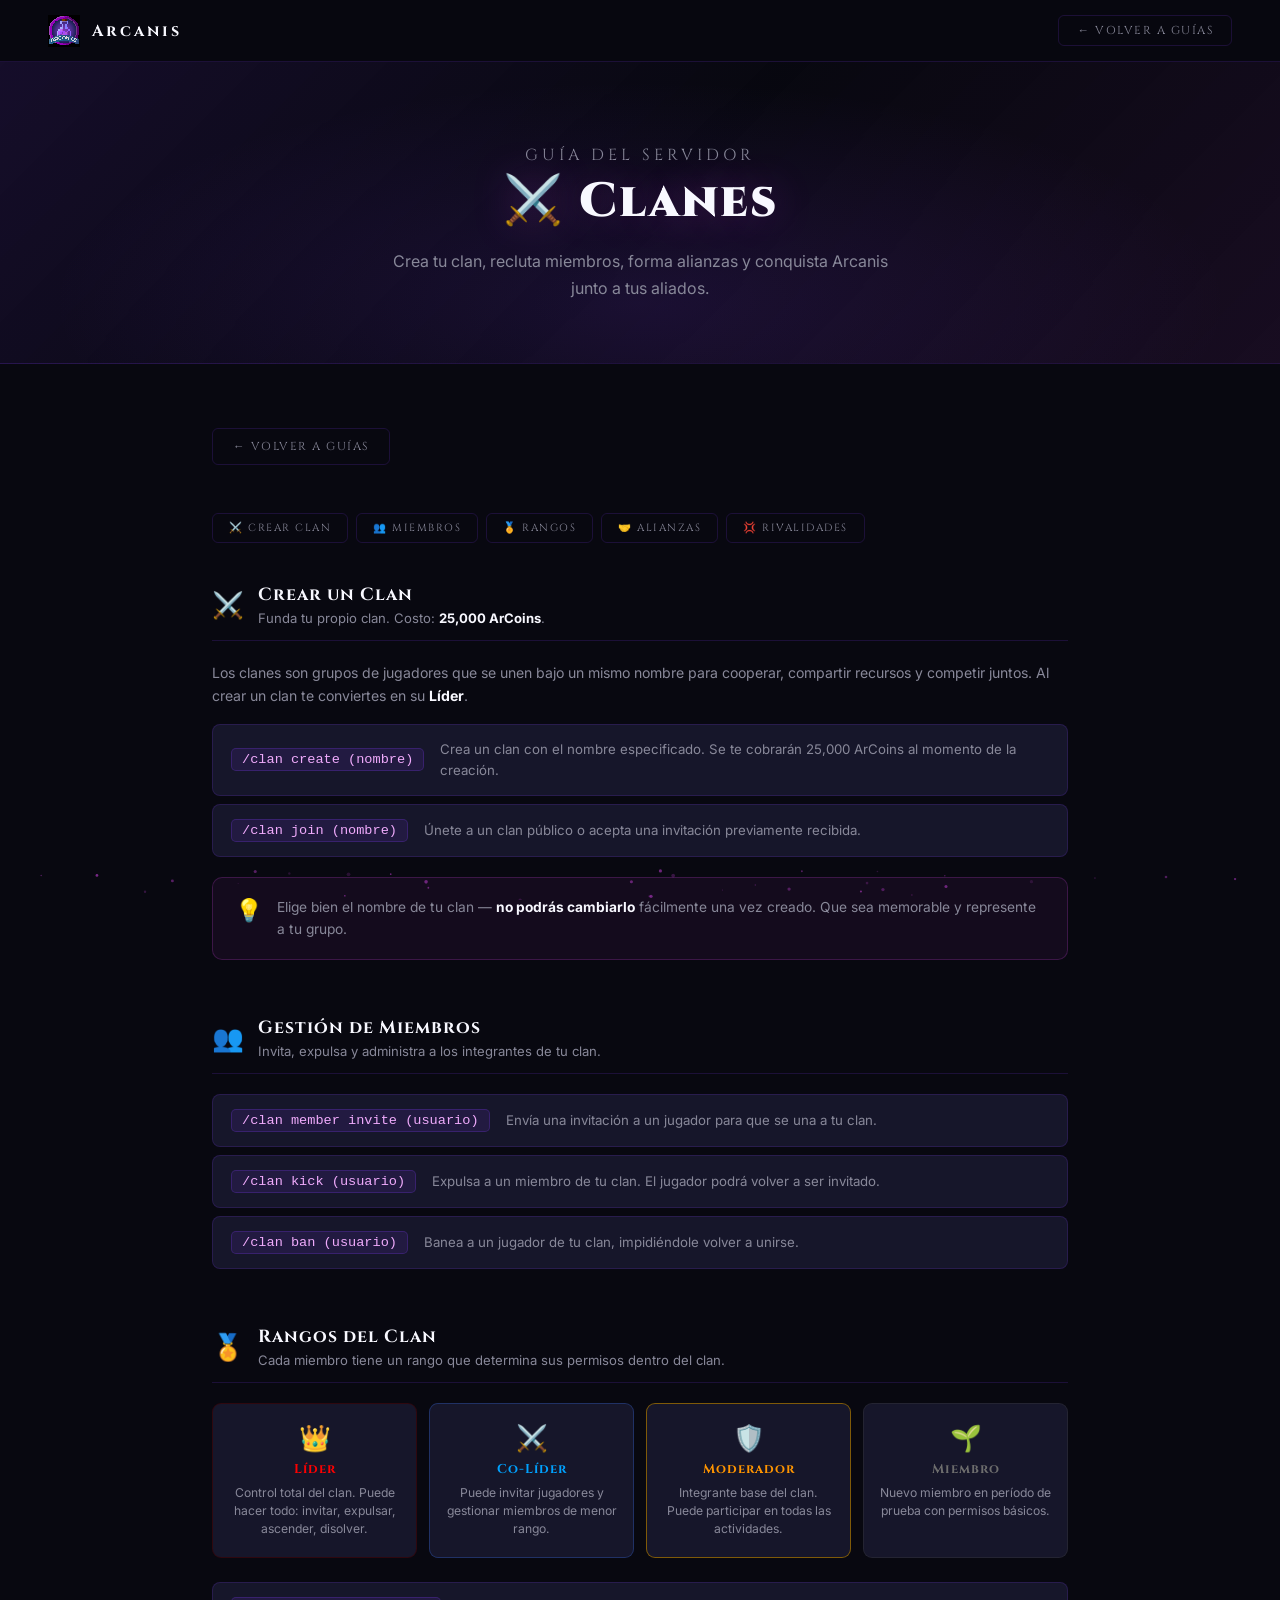
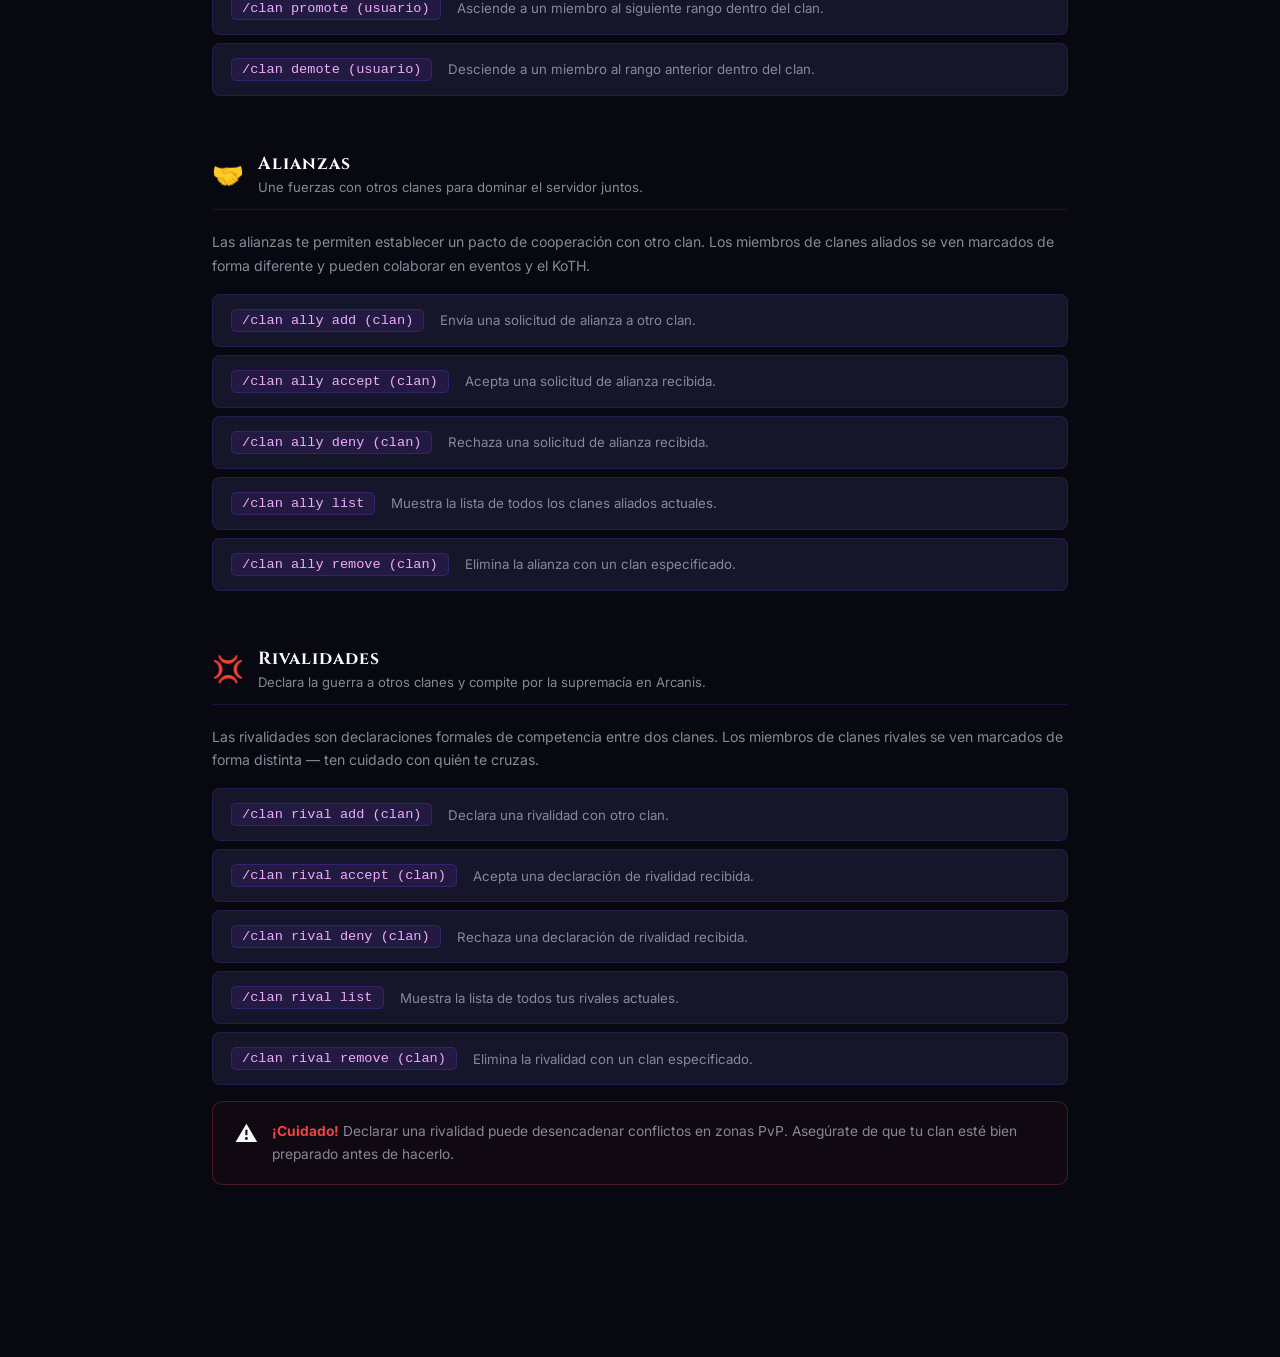
==== guia-clanes.html @ 0bf40f99 "Add files via upload" ====
<!DOCTYPE html>
<html lang="es">
<head>
    <meta charset="UTF-8">
    <meta name="viewport" content="width=device-width, initial-scale=1.0">
    <title>Arcanis | Clanes</title>
    <link rel="icon" type="image/png" href="Logo_ARCANIS.png">
    <link href="https://fonts.googleapis.com/css2?family=Cinzel:wght@400;600;700;900&family=Inter:wght@300;400;500;600&display=swap" rel="stylesheet">
    <style>
        *, *::before, *::after { box-sizing: border-box; margin: 0; padding: 0; }
        :root { --black:#080810; --card:#16162a; --border:rgba(124,58,237,0.18); --border-hover:rgba(124,58,237,0.5); --purple:#7c3aed; --purple-light:#9d5cff; --magenta:#d946ef; --white:#f8f8ff; --muted:#888899; }
        html { scroll-behavior: smooth; }
        body { font-family:'Inter',sans-serif; background:var(--black); color:var(--white); min-height:100vh; overflow-x:hidden; }
        #particles-canvas { position:fixed; top:0; left:0; width:100%; height:100%; pointer-events:none; z-index:0; }
        header { position:sticky; top:0; z-index:100; background:rgba(8,8,16,0.8); backdrop-filter:blur(14px); border-bottom:1px solid var(--border); padding:0 48px; height:62px; display:flex; align-items:center; justify-content:space-between; }
        .nav-left { display:flex; align-items:center; gap:12px; }
        .nav-logo-img { width:32px; height:32px; image-rendering:pixelated; }
        .nav-logo { font-family:'Cinzel',serif; font-size:1rem; font-weight:700; color:var(--white); text-decoration:none; letter-spacing:3px; }
        .nav-back { font-family:'Cinzel',serif; font-size:0.72rem; letter-spacing:1.5px; text-transform:uppercase; color:var(--muted); text-decoration:none; padding:7px 18px; border:1px solid var(--border); border-radius:6px; transition:all 0.2s; }
        .nav-back:hover { color:var(--white); border-color:var(--border-hover); }
        .guide-hero { position:relative; z-index:1; padding:80px 32px 60px; text-align:center; background:linear-gradient(135deg,rgba(124,58,237,0.12) 0%,rgba(8,8,16,0.9) 50%,rgba(217,70,239,0.08) 100%); border-bottom:1px solid var(--border); }
        .guide-hero::before { content:''; position:absolute; inset:0; background:radial-gradient(ellipse at 50% 80%,rgba(124,58,237,0.15) 0%,transparent 65%); }
        .guide-hero-content { position:relative; z-index:2; }
        .guide-eyebrow { font-family:'Cinzel',serif; font-size:0.65rem; letter-spacing:4px; text-transform:uppercase; color:var(--purple-light); margin-bottom:12px; }
        .guide-hero h1 { font-family:'Cinzel',serif; font-size:clamp(2rem,5vw,3rem); font-weight:900; color:var(--white); letter-spacing:2px; margin-bottom:14px; text-shadow:0 0 40px rgba(217,70,239,0.3); }
        .guide-hero p { color:var(--muted); font-size:1rem; max-width:520px; margin:0 auto; line-height:1.7; }
        .guide-body { position:relative; z-index:1; max-width:920px; margin:0 auto; padding:64px 32px 100px; }
        .back-btn { display:inline-flex; align-items:center; gap:8px; font-family:'Cinzel',serif; font-size:0.72rem; letter-spacing:1.5px; text-transform:uppercase; text-decoration:none; color:var(--muted); border:1px solid var(--border); border-radius:6px; padding:10px 20px; transition:all 0.2s; margin-bottom:48px; }
        .back-btn:hover { color:var(--white); border-color:var(--border-hover); }

        .cat-nav { display:flex; gap:8px; flex-wrap:wrap; margin-bottom:40px; }
        .cat-btn { font-family:'Cinzel',serif; font-size:0.65rem; letter-spacing:1.5px; text-transform:uppercase; padding:7px 16px; border-radius:6px; border:1px solid var(--border); background:transparent; color:var(--muted); cursor:pointer; transition:all 0.2s; text-decoration:none; }
        .cat-btn:hover { border-color:var(--border-hover); color:var(--white); }
        .cat-btn.active { background:var(--purple); border-color:var(--purple); color:var(--white); }

        .clan-section { margin-bottom:56px; }
        .section-header { display:flex; align-items:center; gap:14px; margin-bottom:20px; padding-bottom:14px; border-bottom:1px solid var(--border); }
        .section-icon { font-size:1.6rem; }
        .section-title { font-family:'Cinzel',serif; font-size:1.1rem; font-weight:700; color:var(--white); letter-spacing:1px; }
        .section-desc { font-size:0.82rem; color:var(--muted); margin-top:3px; }

        .cmd-list { display:flex; flex-direction:column; gap:8px; margin-top:16px; }
        .cmd-item { background:var(--card); border:1px solid var(--border); border-radius:8px; padding:14px 18px; display:grid; grid-template-columns:auto 1fr; gap:0 16px; align-items:start; transition:border-color 0.2s; }
        .cmd-item:hover { border-color:var(--border-hover); }
        .cmd-code { font-family:monospace; font-size:0.85rem; color:#f0abfc; background:rgba(124,58,237,0.12); border:1px solid rgba(124,58,237,0.25); padding:3px 10px; border-radius:5px; white-space:nowrap; align-self:center; }
        .cmd-desc { font-size:0.83rem; color:var(--muted); line-height:1.55; align-self:center; }

        .roles-grid { display:grid; grid-template-columns:repeat(auto-fit,minmax(200px,1fr)); gap:12px; margin-bottom:24px; }
        .role-card { background:var(--card); border:1px solid var(--border); border-radius:9px; padding:18px 16px; text-align:center; }
        .role-icon { font-size:1.6rem; margin-bottom:8px; }
        .role-name { font-family:'Cinzel',serif; font-size:0.8rem; font-weight:700; letter-spacing:1px; color:var(--white); margin-bottom:6px; }
        .role-desc { font-size:0.76rem; color:var(--muted); line-height:1.5; }

        .tip-box { background:rgba(217,70,239,0.06); border:1px solid rgba(217,70,239,0.2); border-radius:10px; padding:18px 22px; display:flex; gap:14px; align-items:flex-start; margin-top:16px; }
        .tip-box p { font-size:0.86rem; color:var(--muted); line-height:1.65; margin:0; }
        .tip-box strong { color:var(--white); }

        @media(max-width:680px){ header{padding:0 18px;} .guide-body{padding:40px 18px 80px;} .cmd-item{grid-template-columns:1fr;gap:8px;} }
    </style>
</head>
<body>
<canvas id="particles-canvas"></canvas>
<header>
    <div class="nav-left">
        <img src="Logo_ARCANIS.png" alt="Logo" class="nav-logo-img" onerror="this.style.display='none'">
        <a href="index.html" class="nav-logo">Arcanis</a>
    </div>
    <a href="index.html#guias" class="nav-back">← Volver a Guías</a>
</header>

<div class="guide-hero">
    <div class="guide-hero-content">
        <p class="guide-eyebrow">Guía del Servidor</p>
        <h1>⚔️ Clanes</h1>
        <p>Crea tu clan, recluta miembros, forma alianzas y conquista Arcanis junto a tus aliados.</p>
    </div>
</div>

<div class="guide-body">
    <a href="index.html#guias" class="back-btn">← Volver a Guías</a>

    <div class="cat-nav">
        <a href="#crear" class="cat-btn active">⚔️ Crear Clan</a>
        <a href="#miembros" class="cat-btn">👥 Miembros</a>
        <a href="#rangos" class="cat-btn">🏅 Rangos</a>
        <a href="#alianzas" class="cat-btn">🤝 Alianzas</a>
        <a href="#rivalidades" class="cat-btn">💢 Rivalidades</a>
    </div>

    <!-- CREAR -->
    <div class="clan-section" id="crear">
        <div class="section-header">
            <span class="section-icon">⚔️</span>
            <div>
                <div class="section-title">Crear un Clan</div>
                <div class="section-desc">Funda tu propio clan. Costo: <strong style="color:var(--white);">25,000 ArCoins</strong>.</div>
            </div>
        </div>
        <p style="font-size:0.88rem;color:var(--muted);line-height:1.7;margin-bottom:16px;">Los clanes son grupos de jugadores que se unen bajo un mismo nombre para cooperar, compartir recursos y competir juntos. Al crear un clan te conviertes en su <strong style="color:var(--white);">Líder</strong>.</p>
        <div class="cmd-list">
            <div class="cmd-item"><span class="cmd-code">/clan create (nombre)</span><span class="cmd-desc">Crea un clan con el nombre especificado. Se te cobrarán 25,000 ArCoins al momento de la creación.</span></div>
            <div class="cmd-item"><span class="cmd-code">/clan join (nombre)</span><span class="cmd-desc">Únete a un clan público o acepta una invitación previamente recibida.</span></div>
        </div>
        <div class="tip-box" style="margin-top:20px;">
            <span style="font-size:1.4rem;flex-shrink:0;">💡</span>
            <p>Elige bien el nombre de tu clan — <strong>no podrás cambiarlo</strong> fácilmente una vez creado. Que sea memorable y represente a tu grupo.</p>
        </div>
    </div>

    <!-- MIEMBROS -->
    <div class="clan-section" id="miembros">
        <div class="section-header">
            <span class="section-icon">👥</span>
            <div>
                <div class="section-title">Gestión de Miembros</div>
                <div class="section-desc">Invita, expulsa y administra a los integrantes de tu clan.</div>
            </div>
        </div>
        <div class="cmd-list">
            <div class="cmd-item"><span class="cmd-code">/clan member invite (usuario)</span><span class="cmd-desc">Envía una invitación a un jugador para que se una a tu clan.</span></div>
            <div class="cmd-item"><span class="cmd-code">/clan kick (usuario)</span><span class="cmd-desc">Expulsa a un miembro de tu clan. El jugador podrá volver a ser invitado.</span></div>
            <div class="cmd-item"><span class="cmd-code">/clan ban (usuario)</span><span class="cmd-desc">Banea a un jugador de tu clan, impidiéndole volver a unirse.</span></div>
        </div>
    </div>

    <!-- RANGOS -->
    <div class="clan-section" id="rangos">
        <div class="section-header">
            <span class="section-icon">🏅</span>
            <div>
                <div class="section-title">Rangos del Clan</div>
                <div class="section-desc">Cada miembro tiene un rango que determina sus permisos dentro del clan.</div>
            </div>
        </div>
        <div class="roles-grid">
            <div class="role-card" style="border-color:rgba(62, 0, 0, 0.634);">
                <div class="role-icon">👑</div>
                <div class="role-name" style="color:#FF0000;">Líder</div>
                <div class="role-desc">Control total del clan. Puede hacer todo: invitar, expulsar, ascender, disolver.</div>
            </div>
            <div class="role-card" style="border-color:rgba(58, 112, 237, 0.3);">
                <div class="role-icon">⚔️</div>
                <div class="role-name" style="color:#00A2FF;">Co-Líder</div>
                <div class="role-desc">Puede invitar jugadores y gestionar miembros de menor rango.</div>
            </div>
            <div class="role-card" style="border-color:rgba(154, 108, 0, 0.8);">
                <div class="role-icon">🛡️</div>
                <div class="role-name" style="color:#ff9500;">Moderador</div>
                <div class="role-desc">Integrante base del clan. Puede participar en todas las actividades.</div>
            </div>
            <div class="role-card" style="border-color:rgba(70, 70, 70, 0.3);">
                <div class="role-icon">🌱</div>
                <div class="role-name" style="color:#6D6D6D;">Miembro</div>
                <div class="role-desc">Nuevo miembro en período de prueba con permisos básicos.</div>
            </div>
        </div>
        <div class="cmd-list">
            <div class="cmd-item"><span class="cmd-code">/clan promote (usuario)</span><span class="cmd-desc">Asciende a un miembro al siguiente rango dentro del clan.</span></div>
            <div class="cmd-item"><span class="cmd-code">/clan demote (usuario)</span><span class="cmd-desc">Desciende a un miembro al rango anterior dentro del clan.</span></div>
        </div>
    </div>

    <!-- ALIANZAS -->
    <div class="clan-section" id="alianzas">
        <div class="section-header">
            <span class="section-icon">🤝</span>
            <div>
                <div class="section-title">Alianzas</div>
                <div class="section-desc">Une fuerzas con otros clanes para dominar el servidor juntos.</div>
            </div>
        </div>
        <p style="font-size:0.88rem;color:var(--muted);line-height:1.7;margin-bottom:16px;">Las alianzas te permiten establecer un pacto de cooperación con otro clan. Los miembros de clanes aliados se ven marcados de forma diferente y pueden colaborar en eventos y el KoTH.</p>
        <div class="cmd-list">
            <div class="cmd-item"><span class="cmd-code">/clan ally add (clan)</span><span class="cmd-desc">Envía una solicitud de alianza a otro clan.</span></div>
            <div class="cmd-item"><span class="cmd-code">/clan ally accept (clan)</span><span class="cmd-desc">Acepta una solicitud de alianza recibida.</span></div>
            <div class="cmd-item"><span class="cmd-code">/clan ally deny (clan)</span><span class="cmd-desc">Rechaza una solicitud de alianza recibida.</span></div>
            <div class="cmd-item"><span class="cmd-code">/clan ally list</span><span class="cmd-desc">Muestra la lista de todos los clanes aliados actuales.</span></div>
            <div class="cmd-item"><span class="cmd-code">/clan ally remove (clan)</span><span class="cmd-desc">Elimina la alianza con un clan especificado.</span></div>
        </div>
    </div>

    <!-- RIVALIDADES -->
    <div class="clan-section" id="rivalidades">
        <div class="section-header">
            <span class="section-icon">💢</span>
            <div>
                <div class="section-title">Rivalidades</div>
                <div class="section-desc">Declara la guerra a otros clanes y compite por la supremacía en Arcanis.</div>
            </div>
        </div>
        <p style="font-size:0.88rem;color:var(--muted);line-height:1.7;margin-bottom:16px;">Las rivalidades son declaraciones formales de competencia entre dos clanes. Los miembros de clanes rivales se ven marcados de forma distinta — ten cuidado con quién te cruzas.</p>
        <div class="cmd-list">
            <div class="cmd-item"><span class="cmd-code">/clan rival add (clan)</span><span class="cmd-desc">Declara una rivalidad con otro clan.</span></div>
            <div class="cmd-item"><span class="cmd-code">/clan rival accept (clan)</span><span class="cmd-desc">Acepta una declaración de rivalidad recibida.</span></div>
            <div class="cmd-item"><span class="cmd-code">/clan rival deny (clan)</span><span class="cmd-desc">Rechaza una declaración de rivalidad recibida.</span></div>
            <div class="cmd-item"><span class="cmd-code">/clan rival list</span><span class="cmd-desc">Muestra la lista de todos tus rivales actuales.</span></div>
            <div class="cmd-item"><span class="cmd-code">/clan rival remove (clan)</span><span class="cmd-desc">Elimina la rivalidad con un clan especificado.</span></div>
        </div>
        <div class="tip-box" style="margin-top:16px; border-color:rgba(239,68,68,0.25); background:rgba(239,68,68,0.04);">
            <span style="font-size:1.4rem;flex-shrink:0;">⚠️</span>
            <p><strong style="color:#ef4444;">¡Cuidado!</strong> Declarar una rivalidad puede desencadenar conflictos en zonas PvP. Asegúrate de que tu clan esté bien preparado antes de hacerlo.</p>
        </div>
    </div>
</div>

<script>
(function(){const c=document.getElementById('particles-canvas');const x=c.getContext('2d');let p=[];function r(){c.width=window.innerWidth;c.height=window.innerHeight;}function n(){return{x:Math.random()*c.width,y:c.height+20,r:Math.random()*1.5+0.4,s:Math.random()*0.5+0.25,a:Math.random()*0.45+0.1,d:(Math.random()-0.5)*0.28};}function i(){r();p=Array.from({length:35},n);}function d(){x.clearRect(0,0,c.width,c.height);p.forEach(t=>{const g=1-(t.y/c.height);const f=g<0.5?t.a:t.a*(1-(g-0.5)/0.5);x.beginPath();x.arc(t.x,t.y,t.r,0,Math.PI*2);x.fillStyle=`rgba(217,70,239,${Math.max(0,f)})`;x.fill();t.y-=t.s;t.x+=t.d;if(t.y<c.height*0.5||t.x<-5||t.x>c.width+5)Object.assign(t,n());});requestAnimationFrame(d);}window.addEventListener('resize',r);i();d();})();
const sections=document.querySelectorAll('.clan-section');const catBtns=document.querySelectorAll('.cat-btn');window.addEventListener('scroll',()=>{let cur='';sections.forEach(s=>{if(window.scrollY>=s.offsetTop-120)cur=s.id;});catBtns.forEach(b=>{b.classList.toggle('active',b.getAttribute('href')==='#'+cur);});});
</script>
</body>
</html>
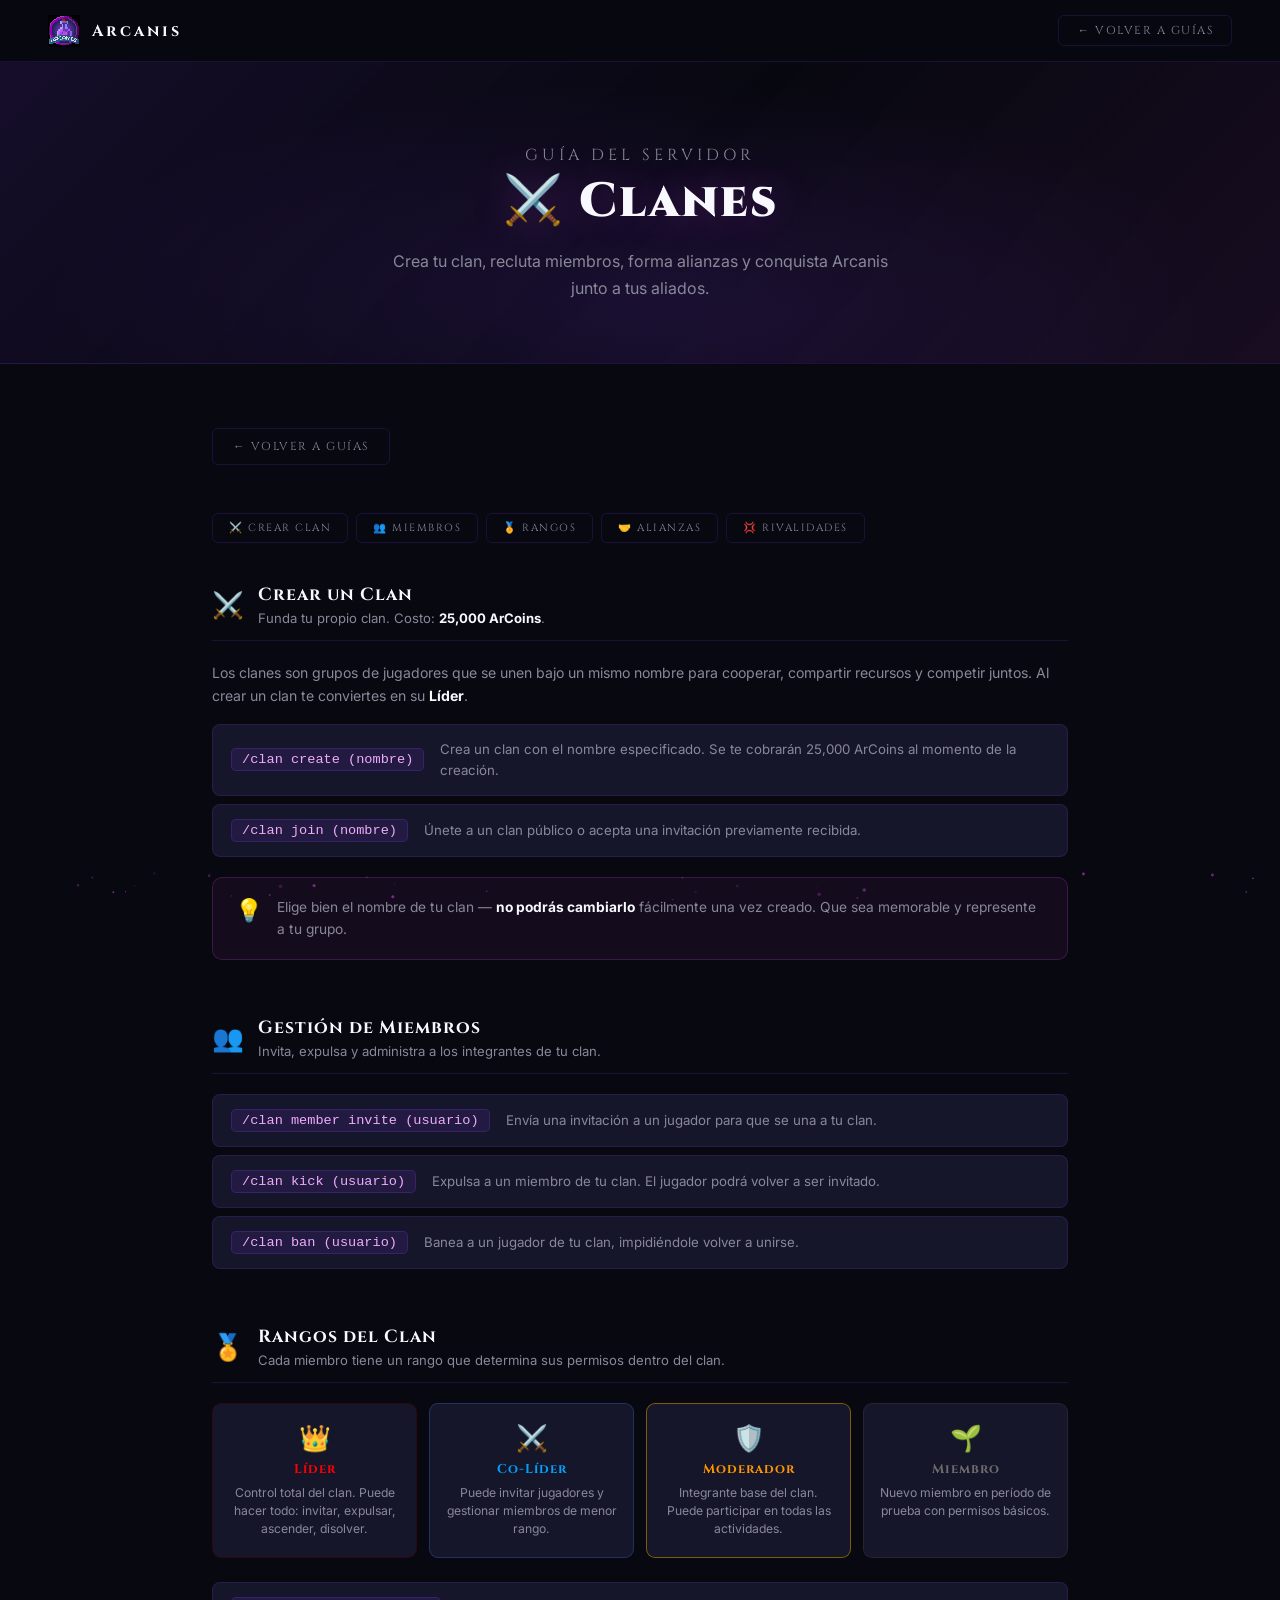
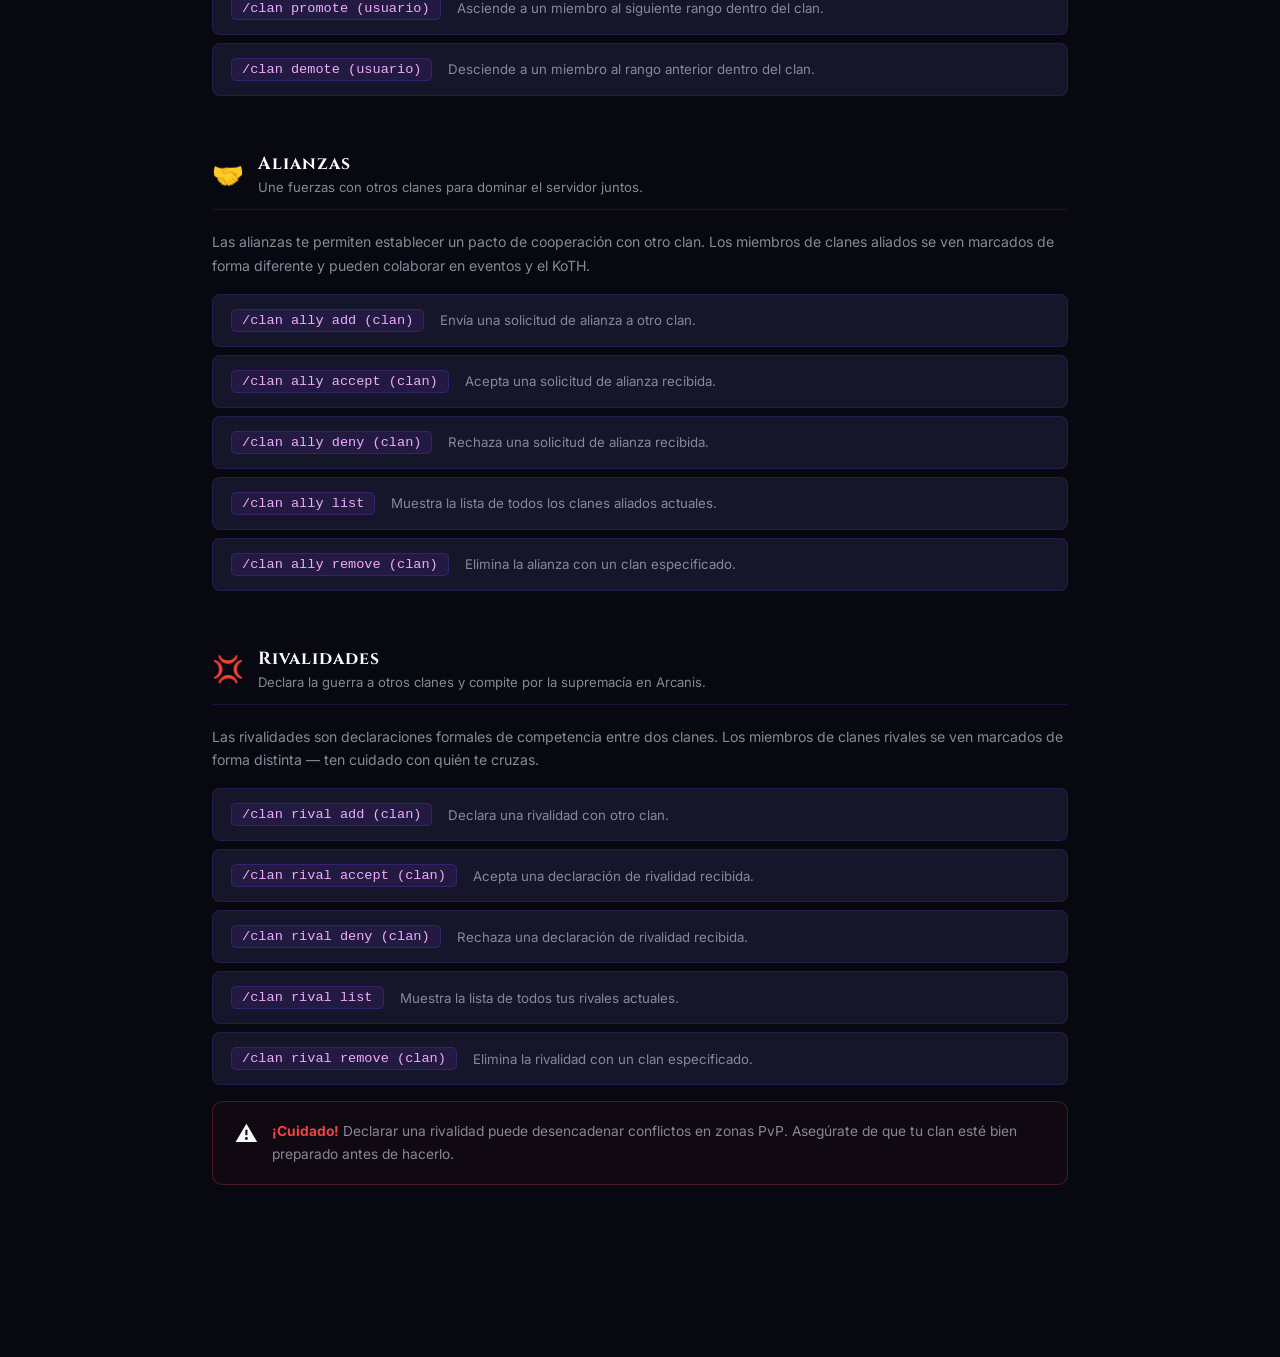
==== commit cf0ae3d9: "Add files via upload" ====
--- a/guia-clanes.html
+++ b/guia-clanes.html
@@ -4,7 +4,7 @@
     <meta charset="UTF-8">
     <meta name="viewport" content="width=device-width, initial-scale=1.0">
     <title>Arcanis | Clanes</title>
-    <link rel="icon" type="image/png" href="Logo_ARCANIS.png">
+    <link rel="icon" type="image/png" href="Logo_ARCANIS-256.png">
     <link href="https://fonts.googleapis.com/css2?family=Cinzel:wght@400;600;700;900&family=Inter:wght@300;400;500;600&display=swap" rel="stylesheet">
     <style>
         *, *::before, *::after { box-sizing: border-box; margin: 0; padding: 0; }
@@ -62,7 +62,7 @@
 <canvas id="particles-canvas"></canvas>
 <header>
     <div class="nav-left">
-        <img src="Logo_ARCANIS.png" alt="Logo" class="nav-logo-img" onerror="this.style.display='none'">
+        <img src="Logo_ARCANIS-256.png" alt="Logo" class="nav-logo-img" width="32" height="32" onerror="this.style.display='none'">
         <a href="index.html" class="nav-logo">Arcanis</a>
     </div>
     <a href="index.html#guias" class="nav-back">← Volver a Guías</a>
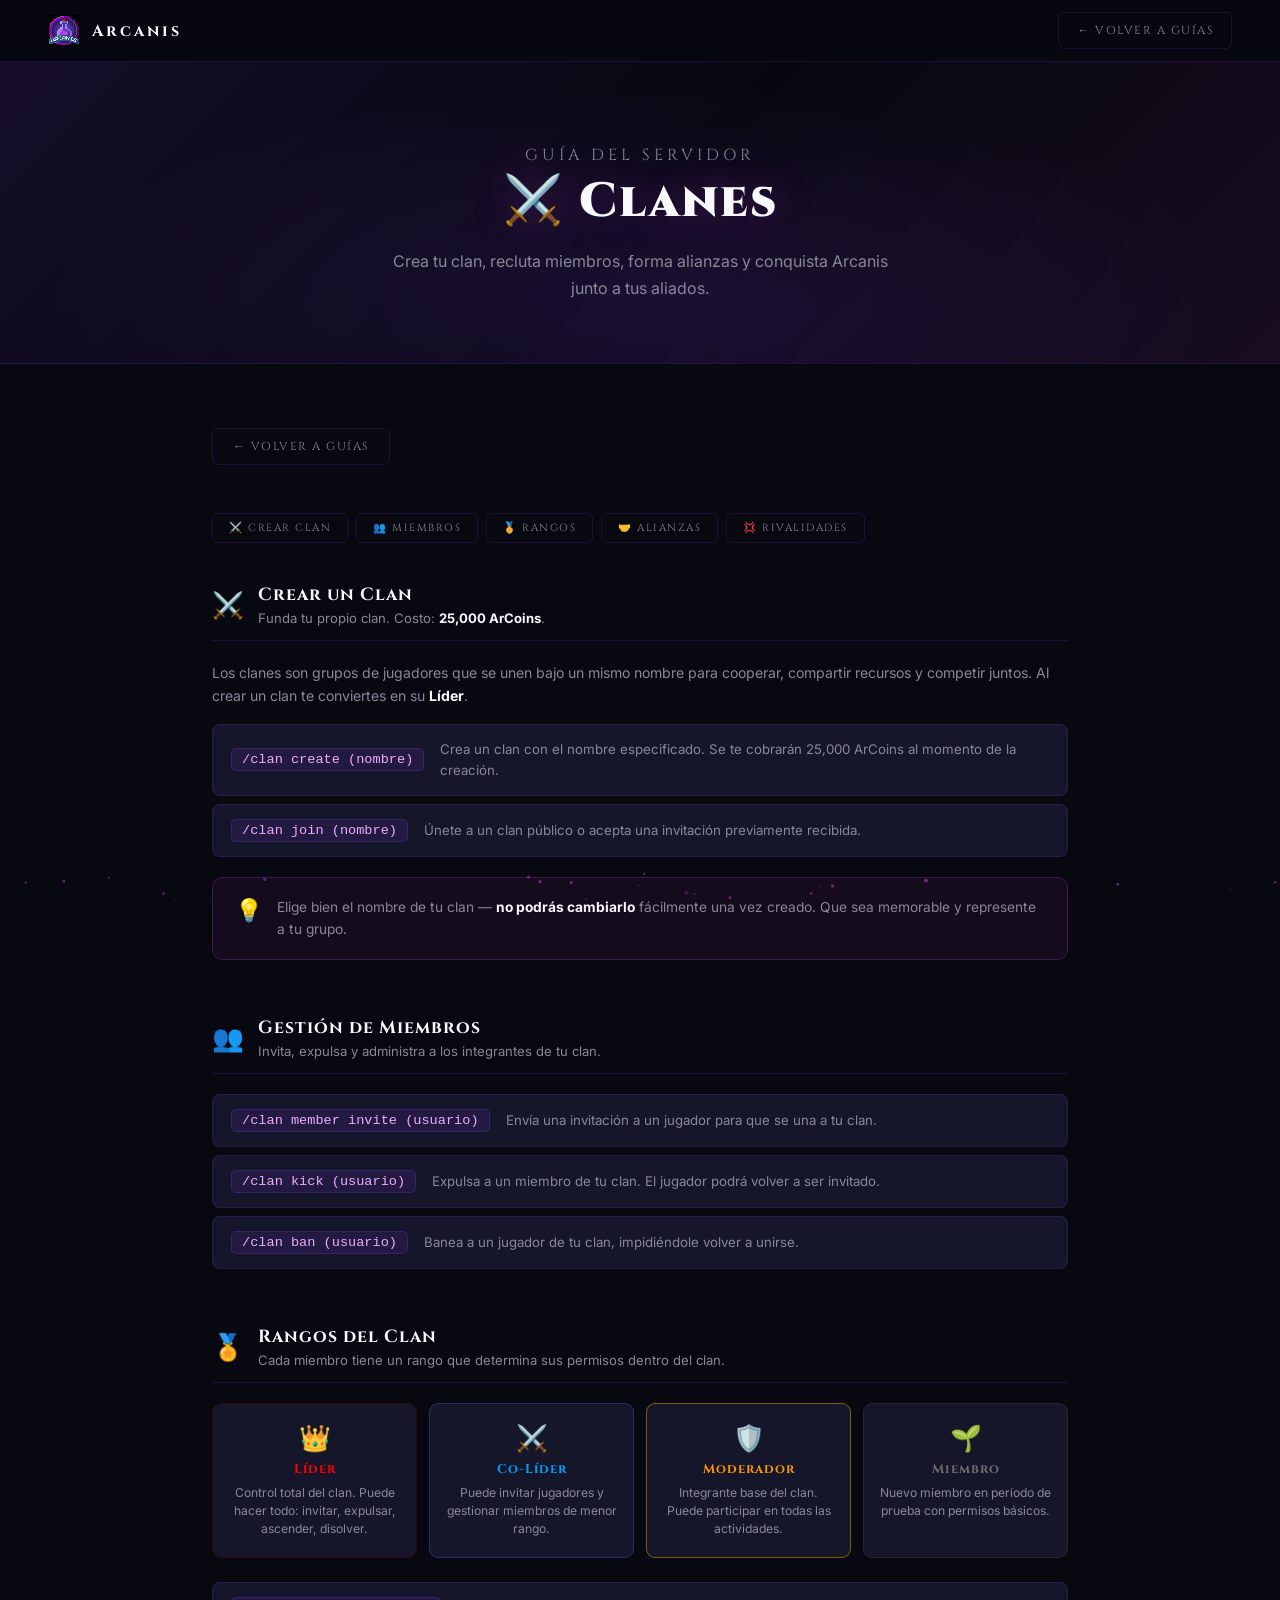
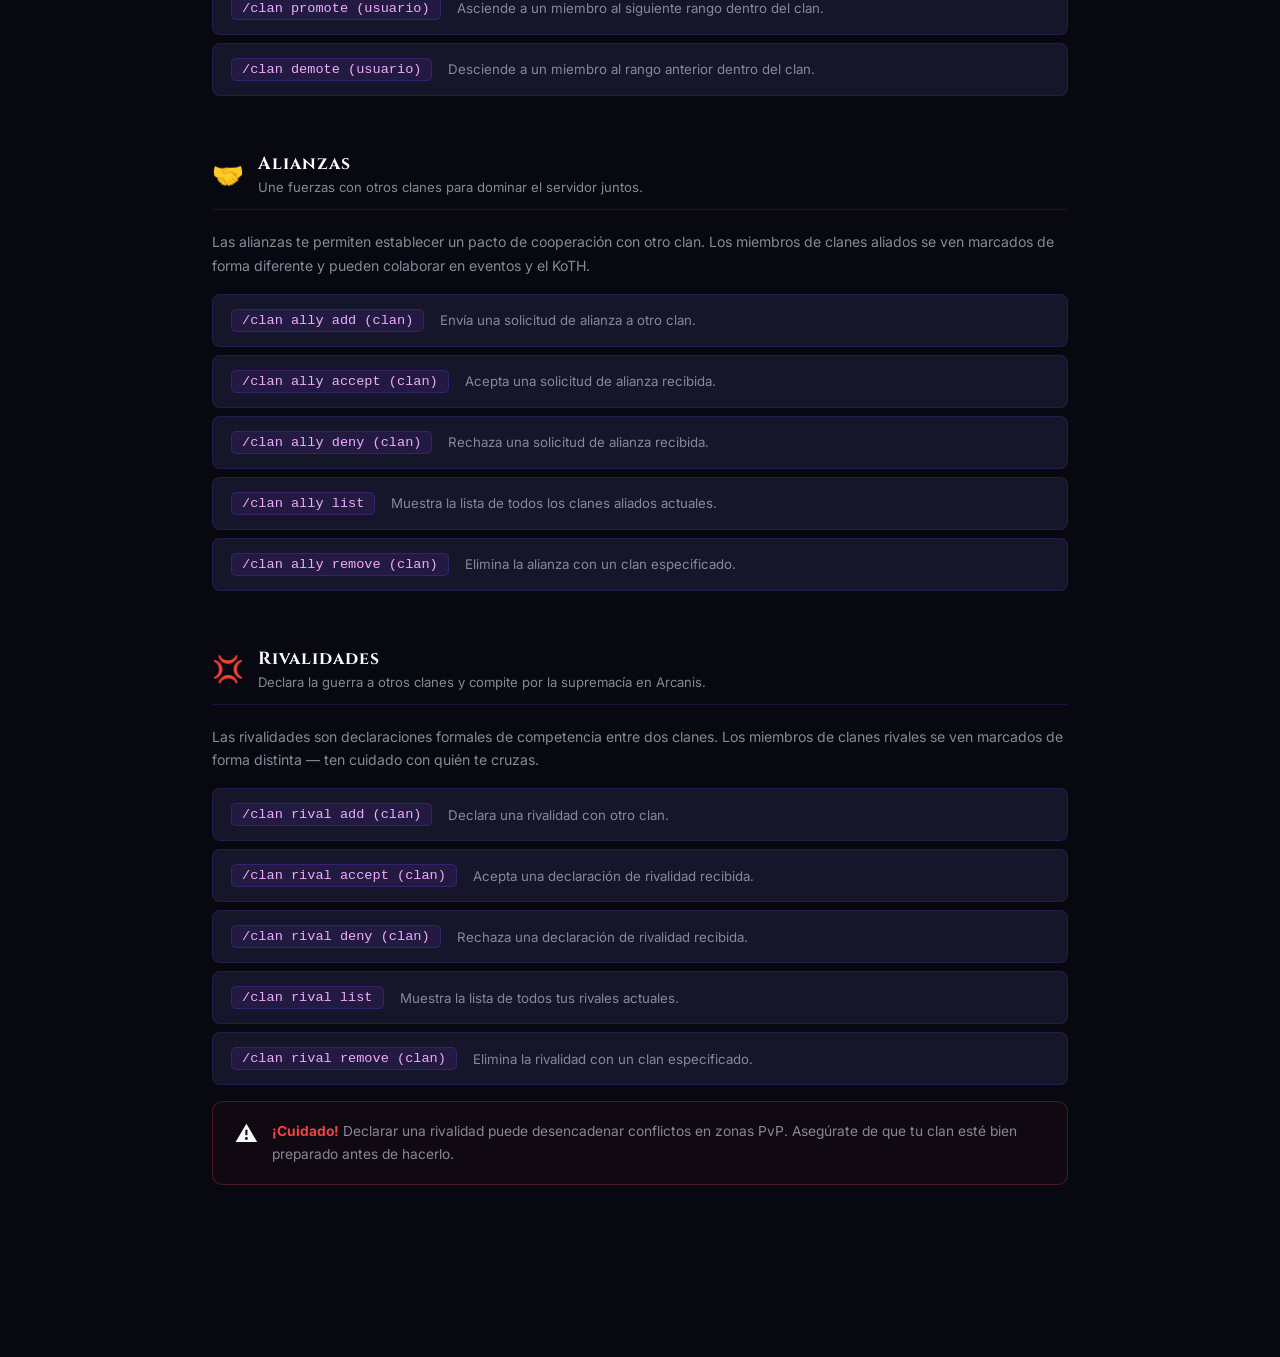
==== commit 9411e59b: "Add files via upload" ====
--- a/guia-clanes.html
+++ b/guia-clanes.html
@@ -16,8 +16,10 @@
         .nav-left { display:flex; align-items:center; gap:12px; }
         .nav-logo-img { width:32px; height:32px; image-rendering:pixelated; }
         .nav-logo { font-family:'Cinzel',serif; font-size:1rem; font-weight:700; color:var(--white); text-decoration:none; letter-spacing:3px; }
-        .nav-back { font-family:'Cinzel',serif; font-size:0.72rem; letter-spacing:1.5px; text-transform:uppercase; color:var(--muted); text-decoration:none; padding:7px 18px; border:1px solid var(--border); border-radius:6px; transition:all 0.2s; }
+        .nav-back { font-family:'Cinzel',serif; font-size:0.72rem; letter-spacing:1.5px; text-transform:uppercase; color:var(--muted); text-decoration:none; padding: 10px 18px; border:1px solid var(--border); border-radius:6px; transition:all 0.2s; }
         .nav-back:hover { color:var(--white); border-color:var(--border-hover); }
+        .nav-back:active, .back-btn:active { transform: scale(0.96); border-color: var(--border-hover); }
+        .nav-back, .back-btn, .ptab { -webkit-tap-highlight-color: transparent; }
         .guide-hero { position:relative; z-index:1; padding:80px 32px 60px; text-align:center; background:linear-gradient(135deg,rgba(124,58,237,0.12) 0%,rgba(8,8,16,0.9) 50%,rgba(217,70,239,0.08) 100%); border-bottom:1px solid var(--border); }
         .guide-hero::before { content:''; position:absolute; inset:0; background:radial-gradient(ellipse at 50% 80%,rgba(124,58,237,0.15) 0%,transparent 65%); }
         .guide-hero-content { position:relative; z-index:2; }
@@ -55,7 +57,7 @@
         .tip-box p { font-size:0.86rem; color:var(--muted); line-height:1.65; margin:0; }
         .tip-box strong { color:var(--white); }
 
-        @media(max-width:680px){ header{padding:0 18px;} .guide-body{padding:40px 18px 80px;} .cmd-item{grid-template-columns:1fr;gap:8px;} }
+        @media(max-width:680px){ header{padding:0 18px;} .guide-body{padding:40px 18px 80px;} .cmd-item{grid-template-columns:1fr;gap:8px;} .cmd-code{white-space:normal;word-break:break-word;} }
     </style>
 </head>
 <body>
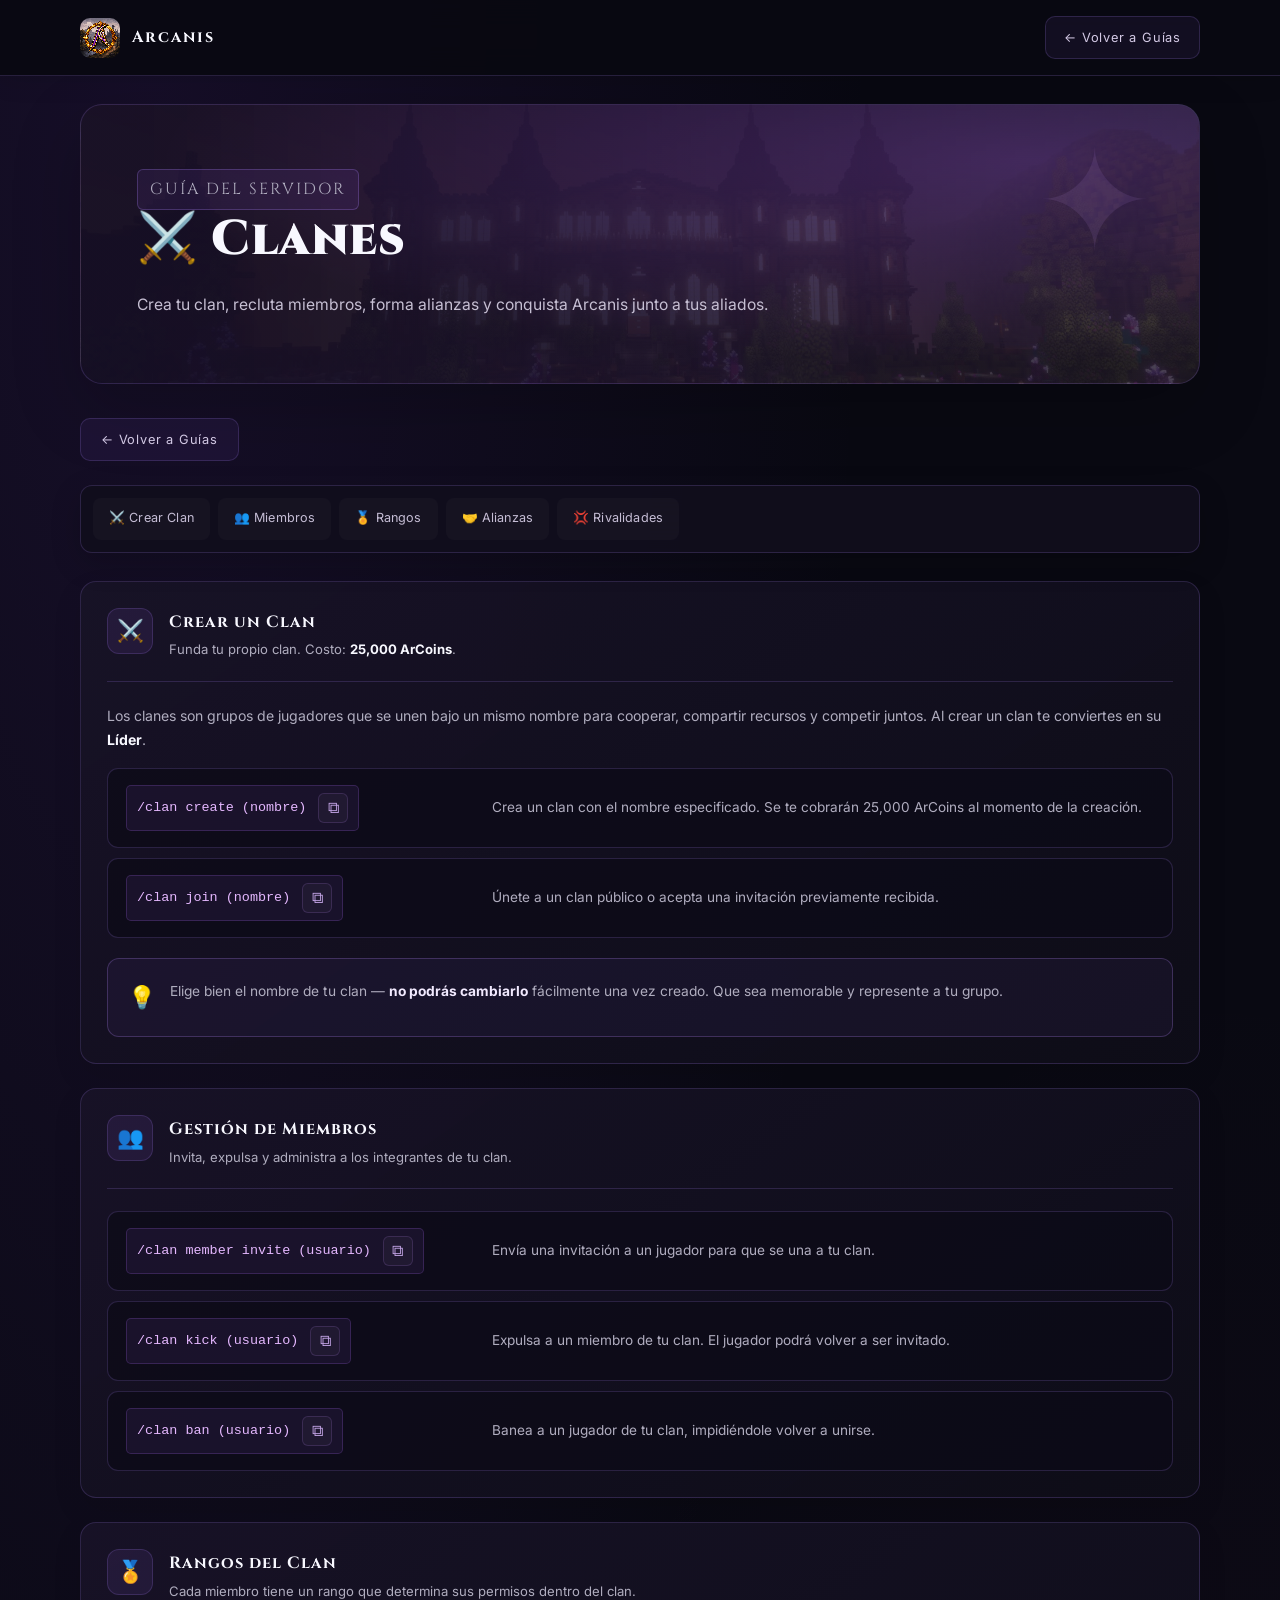
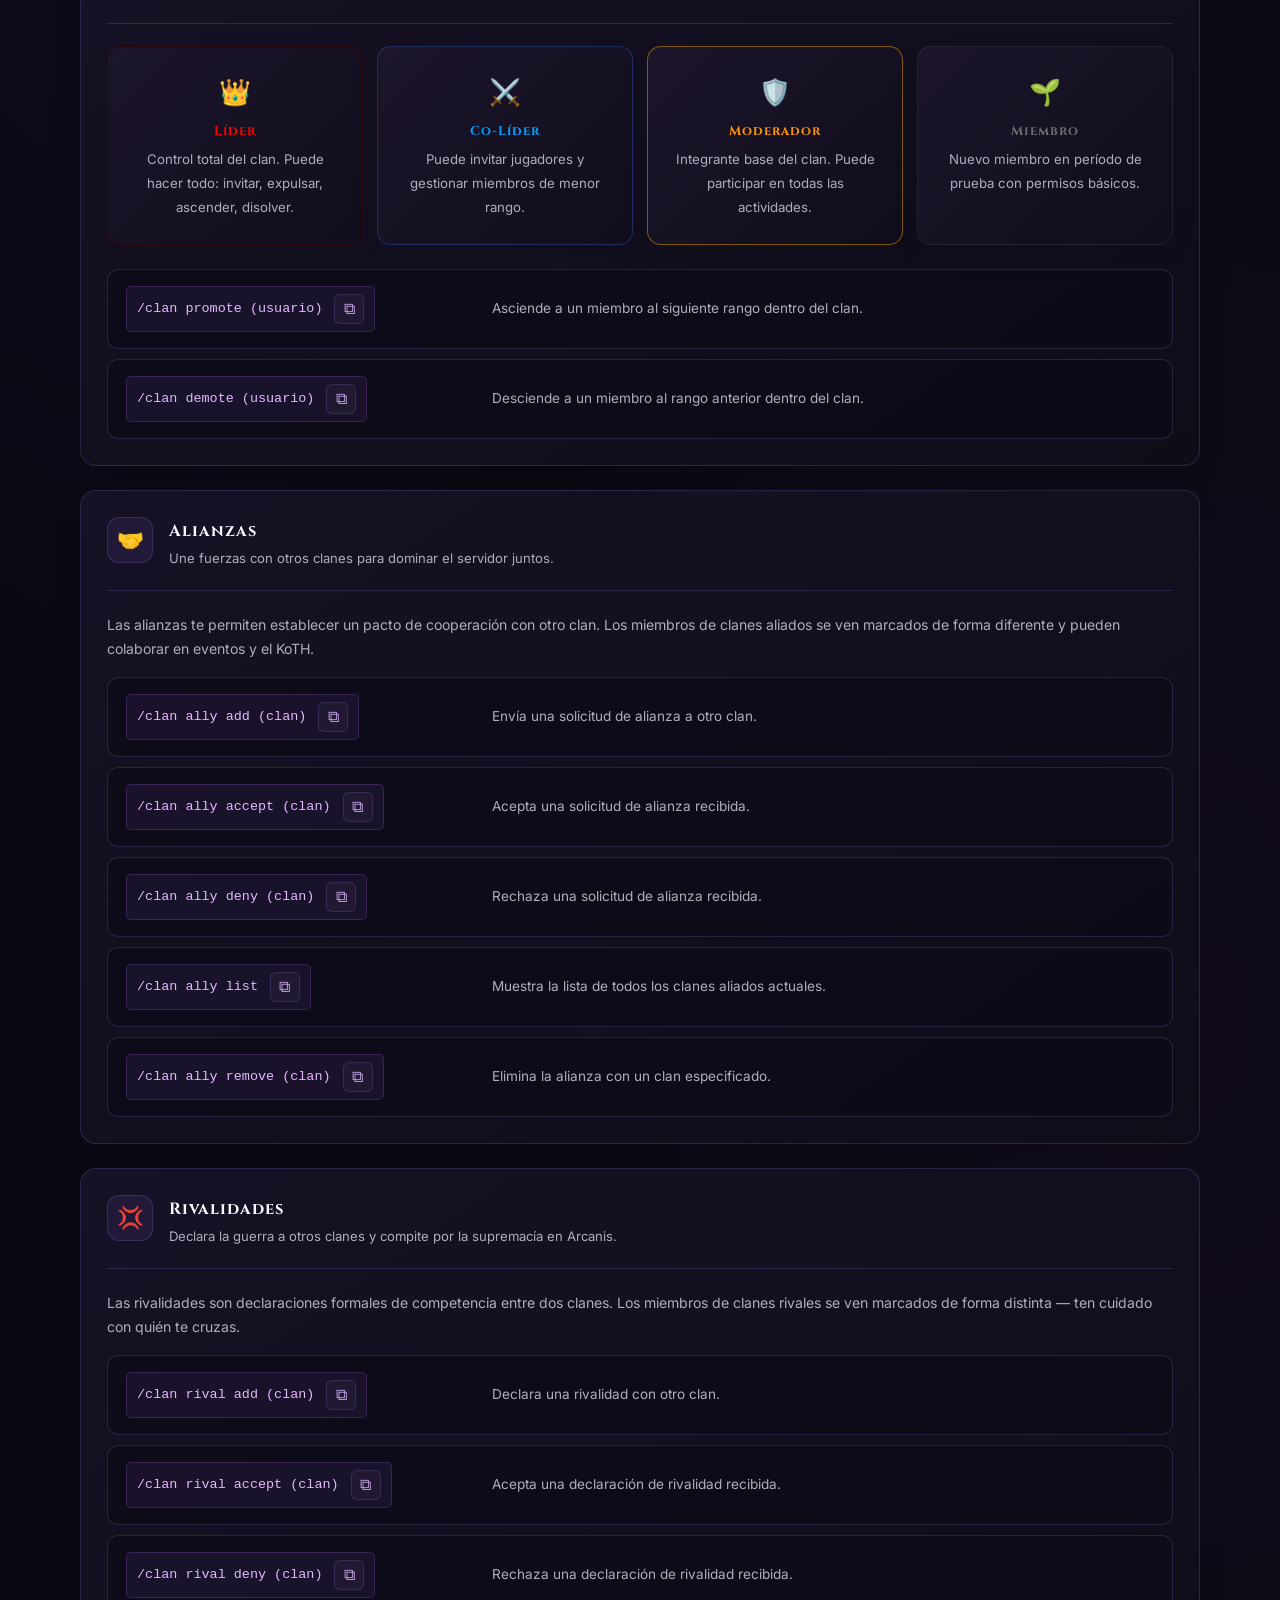
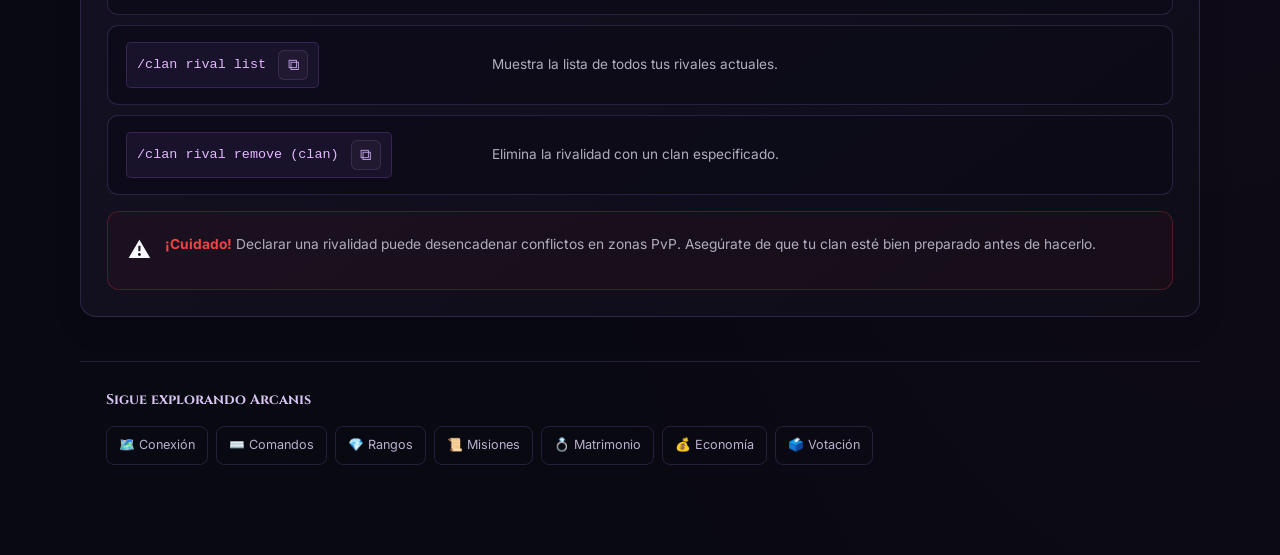
==== commit 346af44d: "Add files via upload" ====
--- a/guia-clanes.html
+++ b/guia-clanes.html
@@ -59,6 +59,8 @@
 
         @media(max-width:680px){ header{padding:0 18px;} .guide-body{padding:40px 18px 80px;} .cmd-item{grid-template-columns:1fr;gap:8px;} .cmd-code{white-space:normal;word-break:break-word;} }
     </style>
+    <link rel="stylesheet" href="guias.css?v=20261002">
+    <script src="guias.js?v=20261002" defer></script>
 </head>
 <body>
 <canvas id="particles-canvas"></canvas>
--- a/guias.css
+++ b/guias.css
@@ -0,0 +1,195 @@
+/* Tema visual compartido de Arcanis: guías y página principal. */
+:root {
+    --black: #090912;
+    --card: #141323;
+    --muted: #b0adbf;
+    --purple-light: #bd96ff;
+    --border: rgba(174, 133, 255, .18);
+    --border-hover: rgba(186, 143, 255, .58);
+}
+html { scroll-padding-top: 170px; }
+body {
+    background: radial-gradient(ellipse at 12% 0, rgba(96, 46, 165, .16), transparent 45%),
+        radial-gradient(ellipse at 95% 70%, rgba(150, 46, 140, .06), transparent 45%), var(--black);
+    line-height: 1.65;
+}
+::selection { background: #7632ac; color: #fff; }
+#particles-canvas { opacity: .42; }
+header {
+    height: 76px;
+    padding-inline: max(24px, calc((100% - 1120px) / 2));
+    background: rgba(9, 9, 18, .94);
+    box-shadow: 0 4px 24px rgba(0, 0, 0, .12);
+}
+.nav-logo-img { width: 40px; height: 40px; border-radius: 10px; }
+.nav-logo { letter-spacing: 2px; }
+.nav-back, .back-btn {
+    color: #d3c9e5; border-radius: 10px; letter-spacing: .8px;
+    font-family: 'Inter', sans-serif; font-size: .8rem; text-transform: none;
+    background: rgba(140, 95, 220, .08); min-height: 42px;
+}
+.nav-back:hover, .back-btn:hover { background: rgba(140, 95, 220, .16); }
+.guide-progress { position: fixed; top: 0; left: 0; height: 3px; z-index: 101; width: 100%; pointer-events: none; }
+.guide-progress span { display: block; height: 100%; background: linear-gradient(90deg, #9254ee, #eb91dc); transform: scaleX(var(--reading-progress, 0)); transform-origin: left; }
+.guide-hero {
+    max-width: 1120px; margin: 28px auto 0; padding: 64px 56px;
+    text-align: left; overflow: hidden; border: 1px solid var(--border); border-radius: 22px;
+    background: linear-gradient(90deg, rgba(19, 13, 36, .97) 5%, rgba(22, 14, 39, .91) 50%, rgba(18, 13, 30, .76)),
+        url('castillo.jpg') center 40% / cover;
+    box-shadow: 0 24px 70px rgba(0, 0, 0, .2);
+}
+.guide-hero::before { background: radial-gradient(ellipse at 85% 20%, rgba(181, 91, 255, .22), transparent 65%); pointer-events: none; }
+.guide-hero::after { content: '✦'; position: absolute; right: 46px; top: 24px; font-size: 140px; color: rgba(208, 160, 255, .1); line-height: 1; pointer-events: none; }
+.guide-hero-content { max-width: 860px; }
+.guide-eyebrow { display: inline-flex; padding: 6px 12px; border: 1px solid rgba(174, 133, 255, .26); border-radius: 6px; background: rgba(150, 89, 237, .09); font-size: .65rem; letter-spacing: 2px; margin-bottom: 20px; }
+.guide-hero h1 { font-size: clamp(1.8rem, 4vw, 3.05rem); line-height: 1.22; letter-spacing: .5px; margin-bottom: 20px; text-shadow: none; }
+.guide-hero p:not(.guide-eyebrow) { margin: 0; max-width: 670px; font-size: .98rem; color: #c6bfd3; line-height: 1.85; }
+.guide-body { max-width: 1120px; padding: 34px 0 64px; }
+.back-btn { margin-bottom: 24px; }
+.guide-body strong { color: #f2eaff; }
+.guide-body [id] { scroll-margin-top: 20px; }
+.cat-nav, .rank-nav, .guide-chapters {
+    position: sticky; top: 88px; z-index: 5; display: flex; gap: 8px; flex-wrap: wrap;
+    justify-content: flex-start; padding: 12px; margin: 0 0 28px;
+    border: 1px solid var(--border); border-radius: 12px; background: rgba(17, 14, 29, .96);
+    backdrop-filter: blur(16px); box-shadow: 0 10px 30px rgba(0, 0, 0, .18);
+}
+.cat-btn, .rank-nav-btn, .guide-chapters a, .ptab {
+    font-family: 'Inter', sans-serif; font-size: .79rem; letter-spacing: .15px; text-transform: none;
+    color: #c5bdd5; text-decoration: none; padding: 9px 15px; border-radius: 8px;
+    border: 1px solid transparent; min-height: 42px; display: inline-flex; align-items: center; gap: 5px;
+    background: rgba(255, 255, 255, .025); transition: background .18s, border-color .18s, color .18s;
+}
+.cat-btn:hover, .rank-nav-btn:hover, .guide-chapters a:hover, .ptab:hover { color: #fff; background: rgba(142, 84, 231, .13); border-color: var(--border); }
+.cat-btn.active, .guide-chapters a[aria-current="location"], .rank-nav-btn[aria-current="location"], .ptab.active { color: #f7edff; background: rgba(132, 78, 220, .26); border-color: rgba(186, 143, 255, .42); }
+.cmd-section, .eco-section, .clan-section, .marry-section, .vote-section {
+    padding: 26px; border: 1px solid var(--border); border-radius: 16px;
+    background: linear-gradient(145deg, rgba(24, 19, 39, .92), rgba(14, 13, 24, .96));
+    margin-bottom: 24px; box-shadow: 0 12px 30px rgba(0, 0, 0, .09);
+}
+.section-header { align-items: flex-start; gap: 16px; padding-bottom: 20px; margin-bottom: 22px; }
+.section-icon { width: 46px; height: 46px; border-radius: 12px; flex-shrink: 0; display: inline-flex; align-items: center; justify-content: center; background: rgba(156, 98, 237, .1); border: 1px solid var(--border); font-size: 1.35rem; }
+.section-header .section-title { font-size: 1.02rem; line-height: 1.45; padding: 3px 0 0; margin: 0; border: 0; }
+.section-desc { line-height: 1.65; margin-top: 5px; }
+.guide-body > .section-title { font-size: 1.1rem; margin: 36px 0 18px; padding-bottom: 16px; }
+.cmd-list { gap: 10px; }
+.cmd-item { grid-template-columns: minmax(190px, 34%) minmax(0, 1fr); padding: 16px 18px; gap: 16px; border-radius: 11px; background: rgba(12, 11, 23, .7); align-items: center; }
+.cmd-code, .code { display: inline-flex; justify-self: start; align-items: center; gap: 12px; max-width: 100%; padding: 7px 10px; white-space: normal; overflow-wrap: anywhere; background: rgba(156, 94, 225, .09); border-color: rgba(173, 111, 250, .2); color: #e5b8ff; font-size: .84rem; line-height: 1.65; }
+.cmd-desc { font-size: .85rem; line-height: 1.75; }
+.cmd-badge { display: inline-block; margin: 5px 0 0 5px; white-space: normal; font-family: 'Inter', sans-serif; font-size: .7rem; letter-spacing: 0; text-transform: none; color: #e8b1f3; }
+.copy-command { flex-shrink: 0; width: 30px; height: 30px; border: 1px solid rgba(190, 140, 255, .16); border-radius: 6px; color: #c4a5e7; background: rgba(255, 255, 255, .03); cursor: pointer; font-size: 1rem; }
+.copy-command:hover { background: rgba(185, 122, 255, .13); color: #fff; }
+.copy-command.is-copied { color: #78e2b1; border-color: rgba(120, 226, 177, .4); }
+.guide-copy-status { position: fixed; bottom: 24px; left: 50%; transform: translateX(-50%); z-index: 120; max-width: calc(100% - 32px); padding: 12px 20px; border: 1px solid var(--border-hover); border-radius: 12px; background: #211633; color: #f6edff; font-size: .85rem; box-shadow: 0 12px 40px #0008; }
+.guide-copy-status:empty { display: none; }
+.steps { gap: 12px; }
+.steps::before { display: none; }
+.step { padding: 24px; border: 1px solid var(--border); border-radius: 14px; gap: 22px; background: linear-gradient(115deg, rgba(27, 21, 43, .92), rgba(16, 14, 27, .93)); }
+.step:last-child { border: 1px solid var(--border); }
+.step-num { width: 48px; height: 48px; border-radius: 12px; background: linear-gradient(145deg, rgba(145, 80, 219, .25), rgba(97, 55, 157, .09)); border-color: rgba(189, 150, 255, .32); color: #dabaff; font-size: .85rem; }
+.step-body { min-width: 0; padding-top: 5px; }
+.step-title { font-size: 1rem; line-height: 1.55; }
+.step-body p { font-size: .88rem; line-height: 1.85; }
+.platform-tabs { padding: 8px; border: 1px solid var(--border); border-radius: 12px; background: rgba(22, 18, 34, .85); width: fit-content; margin-bottom: 22px; }
+.info-box, .tip-box, .warning-box, .gold-box, .coins-box { border-radius: 12px; border-color: rgba(181, 131, 246, .25); }
+.tip-box, .warning-box { background: rgba(140, 87, 218, .065); padding: 20px; }
+.info-box { padding: 18px; gap: 12px; }
+.info-label { color: #c6b8da; }
+.tip-box p, .warning-box { font-size: .86rem; line-height: 1.8; }
+.discord-support { display: flex; align-items: center; gap: 16px; margin-top: 20px; padding: 20px; border: 1px solid rgba(130, 127, 245, .38); border-radius: 13px; background: linear-gradient(110deg, rgba(88, 101, 242, .13), rgba(123, 61, 198, .08)); text-decoration: none; color: #f1efff; transition: border-color .2s, background .2s, transform .2s; }
+.discord-support:hover { border-color: #a198ff; background: rgba(100, 89, 224, .18); transform: translateY(-2px); }
+.discord-support-icon { display: inline-flex; align-items: center; justify-content: center; width: 48px; height: 48px; border: 1px solid rgba(160, 157, 255, .28); border-radius: 12px; background: rgba(114, 109, 238, .12); font-size: 1.5rem; flex-shrink: 0; }
+.discord-support-copy { display: grid; gap: 3px; }
+.discord-support-label { font-size: .66rem; letter-spacing: 1.5px; text-transform: uppercase; color: #b7b0ff; }
+.discord-support-copy strong { font-size: .95rem; }
+.discord-support-copy > span:last-child { font-size: .79rem; color: #b9b1d0; }
+.discord-support-arrow { margin-left: auto; font-size: 1.5rem; color: #cfc7ff; }
+.info-cards, .roles-grid, .perk-grid, .mission-types, .reward-grid, .perks-grid { gap: 14px; grid-template-columns: repeat(auto-fit, minmax(min(240px, 100%), 1fr)); }
+.info-card, .role-card, .perk-card, .reward-card, .reward-item, .mission-type { border-radius: 14px; background: linear-gradient(135deg, rgba(30, 22, 45, .87), rgba(16, 14, 28, .97)); border-color: var(--border); box-shadow: 0 8px 28px #00000012; }
+.info-card, .role-card, .perk-card, .reward-card, .reward-item { padding: 24px 20px; }
+.info-card-desc, .role-desc, .perk-card-desc, .reward-desc { font-size: .83rem; line-height: 1.8; }
+.example-item { padding: 18px 20px; border-radius: 12px; background: rgba(20, 16, 33, .95); border-color: var(--border); }
+.example-text { font-size: .85rem; line-height: 1.8; }
+.example-reward { border-radius: 6px; }
+.rank-section { border-radius: 16px; margin-bottom: 26px; background-color: rgba(19, 15, 31, .94); box-shadow: 0 16px 42px #00000016; }
+.rank-section-header { padding: 28px; gap: 18px; }
+.rank-big-name { font-size: clamp(1.15rem, 3vw, 1.6rem); line-height: 1.7; letter-spacing: 1px; }
+.rank-big-sub { letter-spacing: 1.5px; }
+.rank-badge-prev { display: inline-block; margin-left: 8px; font-family: 'Inter', sans-serif; letter-spacing: 0; text-transform: none; font-size: .73rem; padding: 3px 10px; }
+.rank-section-body { padding: 26px 28px; }
+.perk-item { border-radius: 11px; padding: 18px; background: rgba(11, 10, 19, .55); min-width: 0; }
+.perk-title { font-size: .78rem; line-height: 1.55; }
+.perk-desc { font-size: .82rem; line-height: 1.75; }
+.perk-emoji { display: inline-flex; padding: 4px; width: 30px; flex-shrink: 0; justify-content: center; }
+.coins-box { line-height: 1.8; }
+.coins-text { font-size: .73rem; }
+.buy-section { background: radial-gradient(ellipse at 50% 0, rgba(132, 67, 197, .15), transparent 70%), #151021; padding: 38px 28px; border-radius: 16px; }
+.btn-primary { border-radius: 9px; background: linear-gradient(120deg, #8d43df, #a342c7); box-shadow: 0 6px 25px rgba(132, 67, 197, .18); }
+.vote-sites { display: grid; grid-template-columns: repeat(2, minmax(0, 1fr)); gap: 14px; }
+.guide-card { display: flex; align-items: flex-start; gap: 18px; border: 1px solid var(--border); border-radius: 14px; padding: 24px; background: linear-gradient(135deg, rgba(33, 22, 50, .88), rgba(13, 12, 24, .93)); text-decoration: none; color: var(--white); transition: transform .2s, border-color .2s; }
+.guide-card:hover { border-color: var(--border-hover); transform: translateY(-3px); }
+.guide-card-icon { width: 44px; height: 44px; display: flex; align-items: center; justify-content: center; flex-shrink: 0; border-radius: 11px; background: rgba(160, 99, 226, .12); border: 1px solid var(--border); font-size: 1.35rem; }
+.guide-card-body { min-width: 0; }
+.guide-card h3 { font-family: 'Cinzel', serif; font-size: .95rem; line-height: 1.55; overflow-wrap: anywhere; }
+.guide-card p { font-size: .83rem; line-height: 1.8; color: var(--muted); margin: 9px 0 18px; }
+.guide-card-link { font-size: .78rem; font-weight: 600; color: #ceacff; }
+.guide-related { margin-top: 44px; padding: 26px; border-top: 1px solid var(--border); }
+.guide-related h2 { font-family: 'Cinzel', serif; font-size: .88rem; margin-bottom: 15px; color: #dac6f3; }
+.guide-related-links { display: flex; flex-wrap: wrap; gap: 8px; }
+.guide-related a { padding: 8px 12px; color: #bbb0ce; font-size: .79rem; border: 1px solid var(--border); border-radius: 8px; text-decoration: none; }
+.guide-related a:hover { color: #fff; background: rgba(140, 87, 218, .1); }
+a:focus-visible, button:focus-visible { outline: 2px solid #cba1ff; outline-offset: 4px; }
+@media (max-width: 1200px) {
+    .guide-hero { margin-inline: 24px; }
+    .guide-body { padding-inline: 24px; }
+}
+@media (max-width: 680px) {
+    html { scroll-padding-top: 150px; }
+    header { height: 68px; padding-inline: 16px; gap: 12px; }
+    .nav-left { gap: 8px; }
+    .nav-logo { font-size: .88rem; letter-spacing: 1px; }
+    .nav-logo-img { width: 32px; height: 32px; }
+    .nav-back { padding: 8px 10px; font-size: .72rem; letter-spacing: 0; }
+    .guide-hero { margin: 18px 14px 0; padding: 34px 24px; border-radius: 16px; }
+    .guide-hero::after { font-size: 80px; right: 12px; }
+    .guide-hero h1 { font-size: 1.7rem; line-height: 1.4; }
+    .guide-hero p:not(.guide-eyebrow) { font-size: .87rem; }
+    .guide-body { padding: 24px 14px 40px; }
+    .cat-nav, .rank-nav, .guide-chapters { top: 78px; flex-wrap: nowrap; overflow-x: auto; scrollbar-width: thin; scrollbar-color: #645176 transparent; padding: 9px; }
+    .cat-btn, .rank-nav-btn, .guide-chapters a { flex-shrink: 0; white-space: nowrap; font-size: .75rem; padding: 8px 11px; }
+    .cmd-section, .eco-section, .clan-section, .marry-section, .vote-section { padding: 20px 16px; }
+    .section-title { font-size: .98rem; }
+    .section-header { gap: 12px; }
+    .section-icon { width: 38px; height: 38px; }
+    .cmd-item { grid-template-columns: 1fr; padding: 15px; gap: 12px; }
+    .cmd-code, .code { font-size: .8rem; }
+    .step { padding: 20px 16px; gap: 14px; }
+    .step-num { width: 36px; height: 36px; border-radius: 9px; font-size: .75rem; }
+    .step-body { padding-top: 2px; }
+    .step-title { font-size: .9rem; }
+    .step-body p { font-size: .84rem; }
+    .platform-tabs { width: 100%; }
+    .ptab { flex: 1; justify-content: center; font-size: .74rem; padding: 8px 10px; }
+    .info-box { padding: 14px 12px; }
+    .discord-support { gap: 12px; padding: 16px 12px; }
+    .discord-support-icon { width: 36px; height: 36px; font-size: 1.1rem; border-radius: 9px; }
+    .discord-support-copy strong { font-size: .84rem; }
+    .discord-support-copy > span:last-child { font-size: .74rem; }
+    .discord-support-arrow { font-size: 1.1rem; }
+    .vote-sites { grid-template-columns: 1fr; }
+    .guide-card { padding: 20px 16px; gap: 14px; }
+    .rank-section-header, .rank-section-body { padding: 20px 16px; }
+    .rank-big-icon { font-size: 1.8rem; }
+    .rank-badge-prev { margin-left: 0; }
+    .perks-grid { grid-template-columns: 1fr; }
+    .example-item { flex-wrap: wrap; padding: 16px; gap: 10px; }
+    .example-text { flex: 1; min-width: 0; }
+    .example-reward { margin-left: 34px; }
+    .coins-box { display: flex; font-size: .7rem; padding: 12px; }
+    .guide-related { padding: 24px 4px; }
+}
+@media (prefers-reduced-motion: reduce) {
+    html { scroll-behavior: auto; }
+    #particles-canvas { display: none; }
+    *, *::before, *::after { animation-duration: .01ms !important; transition-duration: .01ms !important; }
+}
